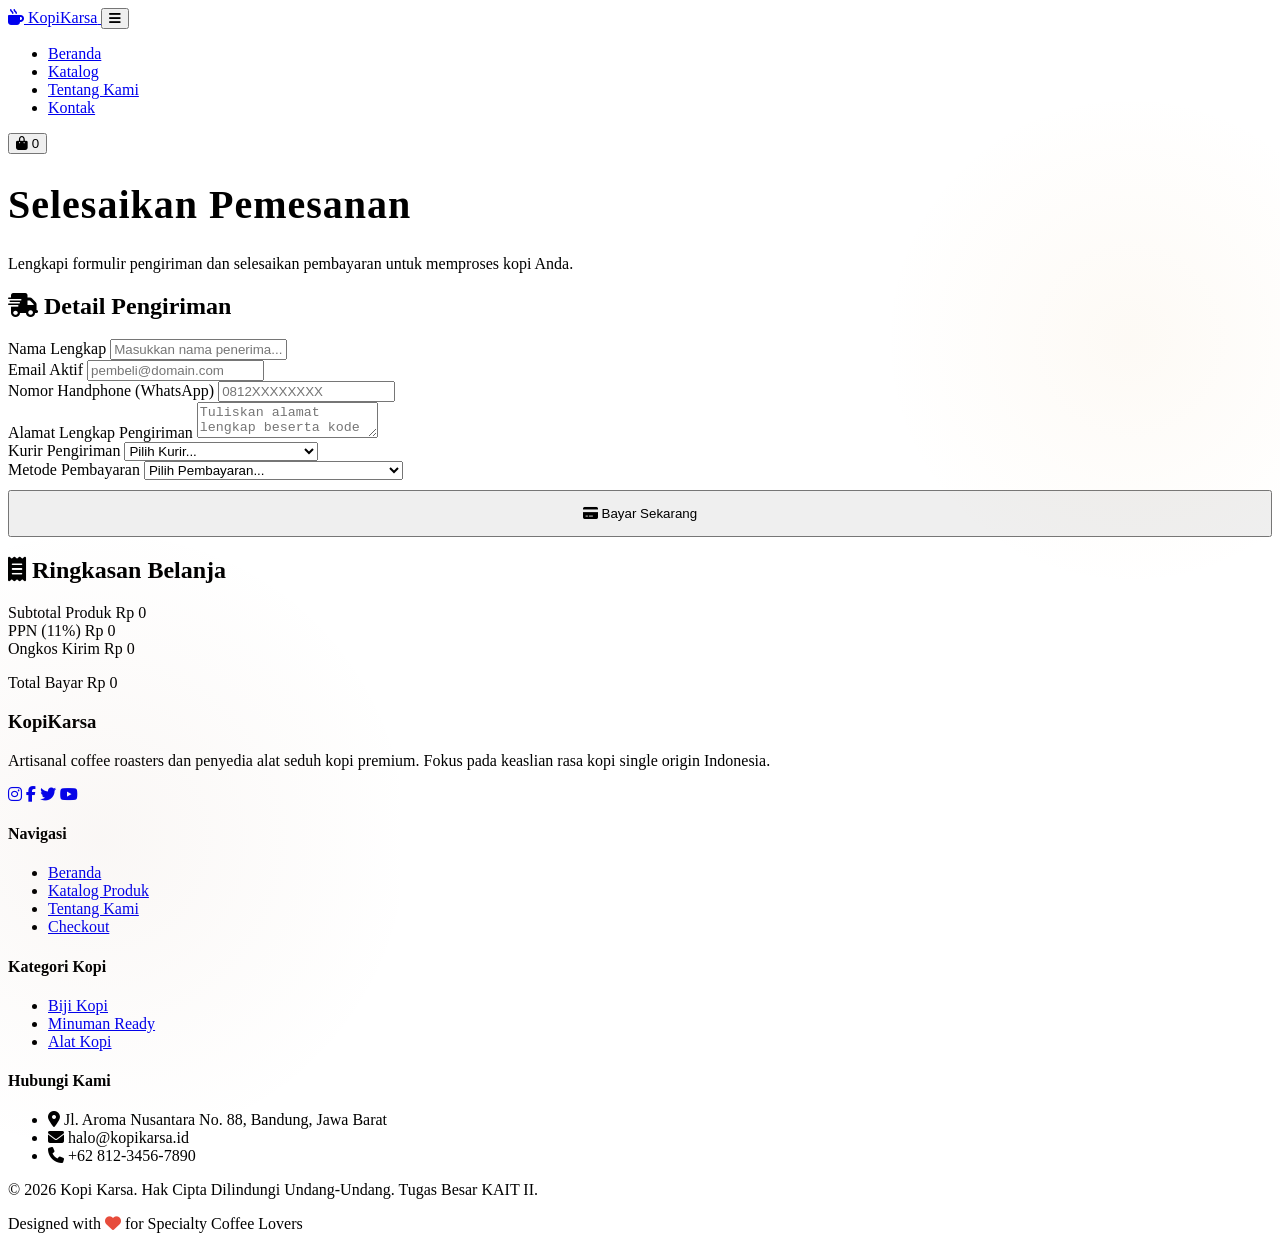
==== checkout.html @ cb3f7cf4 "initial commit" ====
<!DOCTYPE html>
<html lang="id">
<head>
  <meta charset="UTF-8">
  <meta name="viewport" content="width=device-width, initial-scale=1.0">
  <title>Checkout | Kopi Karsa</title>
  
  <!-- Meta Descriptions for SEO -->
  <meta name="description" content="Selesaikan pemesanan biji kopi premium dan alat seduh kopi Anda di halaman checkout aman Kopi Karsa.">
  
  <!-- FontAwesome for Premium Icons -->
  <link rel="stylesheet" href="https://cdnjs.cloudflare.com/ajax/libs/font-awesome/6.4.0/css/all.min.css">
  
  <!-- Custom Style stylesheet -->
  <link rel="stylesheet" href="css/style.css">
</head>
<body>

  <!-- Decorative Background Glowing Spheres -->
  <div style="position: absolute; width: 500px; height: 500px; background: radial-gradient(circle, rgba(223, 168, 87, 0.06) 0%, rgba(0, 0, 0, 0) 70%); top: 10%; right: -100px; pointer-events: none; z-index: 1;"></div>
  <div style="position: absolute; width: 600px; height: 600px; background: radial-gradient(circle, rgba(156, 102, 68, 0.05) 0%, rgba(0,0,0,0) 75%); top: 60%; left: -200px; pointer-events: none; z-index: 1;"></div>

  <!-- Header Navigation -->
  <header>
    <div class="nav-container">
      <a href="index.html" class="nav-logo">
        <i class="fas fa-mug-hot" style="color: var(--color-primary);"></i>
        Kopi<span>Karsa</span>
      </a>
      
      <button class="menu-toggle" id="menu-toggle-btn" aria-label="Toggle Navigation Menu">
        <i class="fas fa-bars"></i>
      </button>

      <nav>
        <ul class="nav-links" id="nav-links-menu">
          <li><a href="index.html">Beranda</a></li>
          <li><a href="katalog.html">Katalog</a></li>
          <li><a href="index.html#tentang-kami">Tentang Kami</a></li>
          <li><a href="#kontak">Kontak</a></li>
        </ul>
      </nav>

      <div class="nav-actions">
        <!-- Badge disabled click during checkout page to avoid clutter -->
        <button id="cart-badge-btn-disabled" class="cart-badge-btn" style="cursor: default;" aria-label="Cart Status">
          <i class="fas fa-shopping-bag"></i>
          <span class="cart-count" id="cart-badge-count">0</span>
        </button>
      </div>
    </div>
  </header>

  <!-- Checkout Grid Container -->
  <main class="checkout-container">
    <div class="checkout-title-bar">
      <h1 style="font-size: 2.5rem; letter-spacing: 1px;">Selesaikan Pemesanan</h1>
      <p style="color: var(--text-muted);">Lengkapi formulir pengiriman dan selesaikan pembayaran untuk memproses kopi Anda.</p>
    </div>

    <div class="checkout-grid">
      
      <!-- Checkout Form Panel (Glassmorphic) -->
      <section class="checkout-form-section">
        <form id="checkout-form" class="form-panel glass-panel">
          <h2 class="checkout-section-title"><i class="fas fa-truck-fast"></i> Detail Pengiriman</h2>
          
          <div class="form-group">
            <label for="checkout-nama">Nama Lengkap</label>
            <input type="text" id="checkout-nama" class="form-input" placeholder="Masukkan nama penerima..." required>
          </div>
          
          <div class="form-row">
            <div class="form-group">
              <label for="checkout-email">Email Aktif</label>
              <input type="email" id="checkout-email" class="form-input" placeholder="pembeli@domain.com" required>
            </div>
            
            <div class="form-group">
              <label for="checkout-phone">Nomor Handphone (WhatsApp)</label>
              <input type="tel" id="checkout-phone" class="form-input" placeholder="0812XXXXXXXX" required>
            </div>
          </div>
          
          <div class="form-group">
            <label for="checkout-address">Alamat Lengkap Pengiriman</label>
            <textarea id="checkout-address" class="form-textarea" placeholder="Tuliskan alamat lengkap beserta kode pos..." required></textarea>
          </div>
          
          <div class="form-row">
            <div class="form-group">
              <label for="checkout-courier">Kurir Pengiriman</label>
              <select id="checkout-courier" class="form-select" required>
                <option value="" disabled selected>Pilih Kurir...</option>
                <option value="JNE">JNE (Regular / Yes)</option>
                <option value="J&T">J&T Express</option>
                <option value="Pos Indonesia">Pos Indonesia</option>
                <option value="GoSend">GoSend (Instan / Same Day)</option>
                <option value="GrabExpress">GrabExpress (Instan)</option>
              </select>
            </div>
            
            <div class="form-group">
              <label for="checkout-payment">Metode Pembayaran</label>
              <select id="checkout-payment" class="form-select" required>
                <option value="" disabled selected>Pilih Pembayaran...</option>
                <option value="QRIS">QRIS (Gopay, OVO, Dana, ShopeePay)</option>
                <option value="Virtual Account">Bank Transfer Virtual Account (Mandiri)</option>
              </select>
            </div>
          </div>
          
          <!-- Submit checkout trigger payment gateway -->
          <button type="submit" class="btn btn-primary" style="width: 100%; padding: 14px; margin-top: 10px;">
            <i class="fas fa-credit-card"></i> Bayar Sekarang
          </button>
        </form>
      </section>

      <!-- Order Summary Column -->
      <aside class="checkout-summary-section">
        <div class="summary-panel glass-panel">
          <h2 class="checkout-section-title" style="margin-bottom: 20px;"><i class="fas fa-receipt"></i> Ringkasan Belanja</h2>
          
          <!-- Product item row grid dynamically populated by checkout.js -->
          <div class="summary-list" id="checkout-summary-list">
            <!-- Items injected by script -->
          </div>
          
          <div class="checkout-divider"></div>
          
          <div class="cart-summary-row">
            <span>Subtotal Produk</span>
            <span id="checkout-subtotal">Rp 0</span>
          </div>
          <div class="cart-summary-row">
            <span>PPN (11%)</span>
            <span id="checkout-ppn">Rp 0</span>
          </div>
          <div class="cart-summary-row">
            <span>Ongkos Kirim</span>
            <span id="checkout-shipping">Rp 0</span>
          </div>
          
          <div class="cart-summary-row grand-total" style="margin-top: 16px;">
            <span>Total Bayar</span>
            <span id="checkout-total">Rp 0</span>
          </div>
        </div>
      </aside>

    </div>
  </main>

  <!-- Payment Simulation Gateway Modal (Glassmorphic) -->
  <div class="payment-modal-overlay" id="payment-modal-overlay">
    <div class="payment-modal glass-panel" id="payment-modal-container">
      <!-- Injected dynamically by checkout.js -->
    </div>
  </div>

  <!-- Contacts and Footer -->
  <footer id="kontak">
    <div class="footer-grid">
      <div class="footer-brand">
        <h3>Kopi<span>Karsa</span></h3>
        <p>Artisanal coffee roasters dan penyedia alat seduh kopi premium. Fokus pada keaslian rasa kopi single origin Indonesia.</p>
        <div class="social-links">
          <a href="#" class="social-icon" aria-label="Instagram"><i class="fab fa-instagram"></i></a>
          <a href="#" class="social-icon" aria-label="Facebook"><i class="fab fa-facebook-f"></i></a>
          <a href="#" class="social-icon" aria-label="Twitter"><i class="fab fa-twitter"></i></a>
          <a href="#" class="social-icon" aria-label="YouTube"><i class="fab fa-youtube"></i></a>
        </div>
      </div>

      <div class="footer-col">
        <h4>Navigasi</h4>
        <ul>
          <li><a href="index.html">Beranda</a></li>
          <li><a href="katalog.html">Katalog Produk</a></li>
          <li><a href="index.html#tentang-kami">Tentang Kami</a></li>
          <li><a href="checkout.html">Checkout</a></li>
        </ul>
      </div>

      <div class="footer-col">
        <h4>Kategori Kopi</h4>
        <ul>
          <li><a href="katalog.html?category=Biji+Kopi">Biji Kopi</a></li>
          <li><a href="katalog.html?category=Minuman+Ready">Minuman Ready</a></li>
          <li><a href="katalog.html?category=Alat+Kopi">Alat Kopi</a></li>
        </ul>
      </div>

      <div class="footer-col">
        <h4>Hubungi Kami</h4>
        <ul class="contact-info-list">
          <li>
            <i class="fas fa-location-dot"></i>
            <span>Jl. Aroma Nusantara No. 88, Bandung, Jawa Barat</span>
          </li>
          <li>
            <i class="fas fa-envelope"></i>
            <span>halo@kopikarsa.id</span>
          </li>
          <li>
            <i class="fas fa-phone"></i>
            <span>+62 812-3456-7890</span>
          </li>
        </ul>
      </div>
    </div>

    <div class="footer-bottom">
      <p>&copy; 2026 Kopi Karsa. Hak Cipta Dilindungi Undang-Undang. Tugas Besar KAIT II.</p>
      <p>Designed with <i class="fas fa-heart" style="color: #e74c3c;"></i> for Specialty Coffee Lovers</p>
    </div>
  </footer>

  <!-- JavaScript scripts -->
  <script src="js/products.js"></script>
  <script src="js/cart.js"></script>
  <script src="js/checkout.js"></script>
</body>
</html>
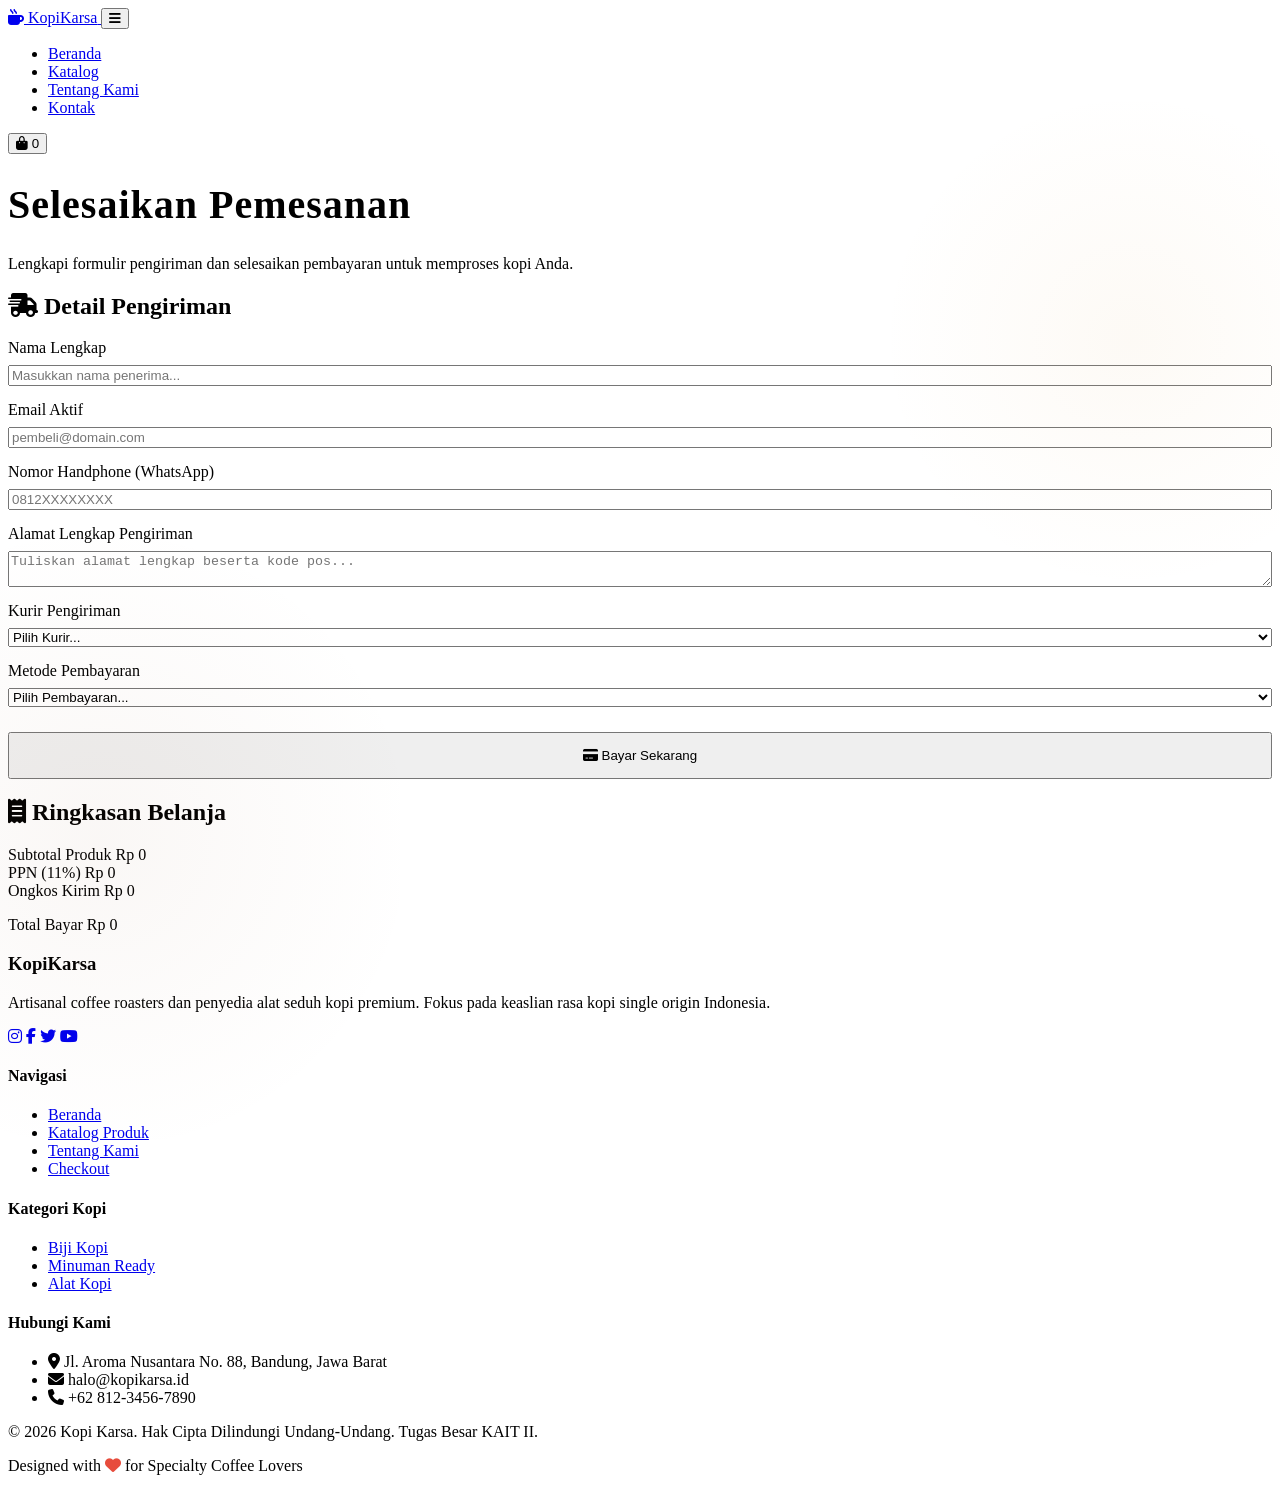
==== commit 24638b70: "Add custom styles for input fields and labels Added custom styles for form elements and labels." ====
--- a/checkout.html
+++ b/checkout.html
@@ -13,6 +13,27 @@
   
   <!-- Custom Style stylesheet -->
   <link rel="stylesheet" href="css/style.css">
+  <style>
+        input[type="text"], 
+        input[type="email"], 
+        input[type="number"], 
+        input[type="tel"],
+        textarea, 
+        select {
+            width: 100% !important;
+            max-width: 100% !important;
+            display: block !important;
+            margin-top: 8px !important;
+            margin-bottom: 15px !important;
+            box-sizing: border-box !important;
+            clear: both !important;
+        }
+        label {
+            display: block !important;
+            margin-top: 10px !important;
+            width: 100% !important;
+        }
+    </style>
 </head>
 <body>
 
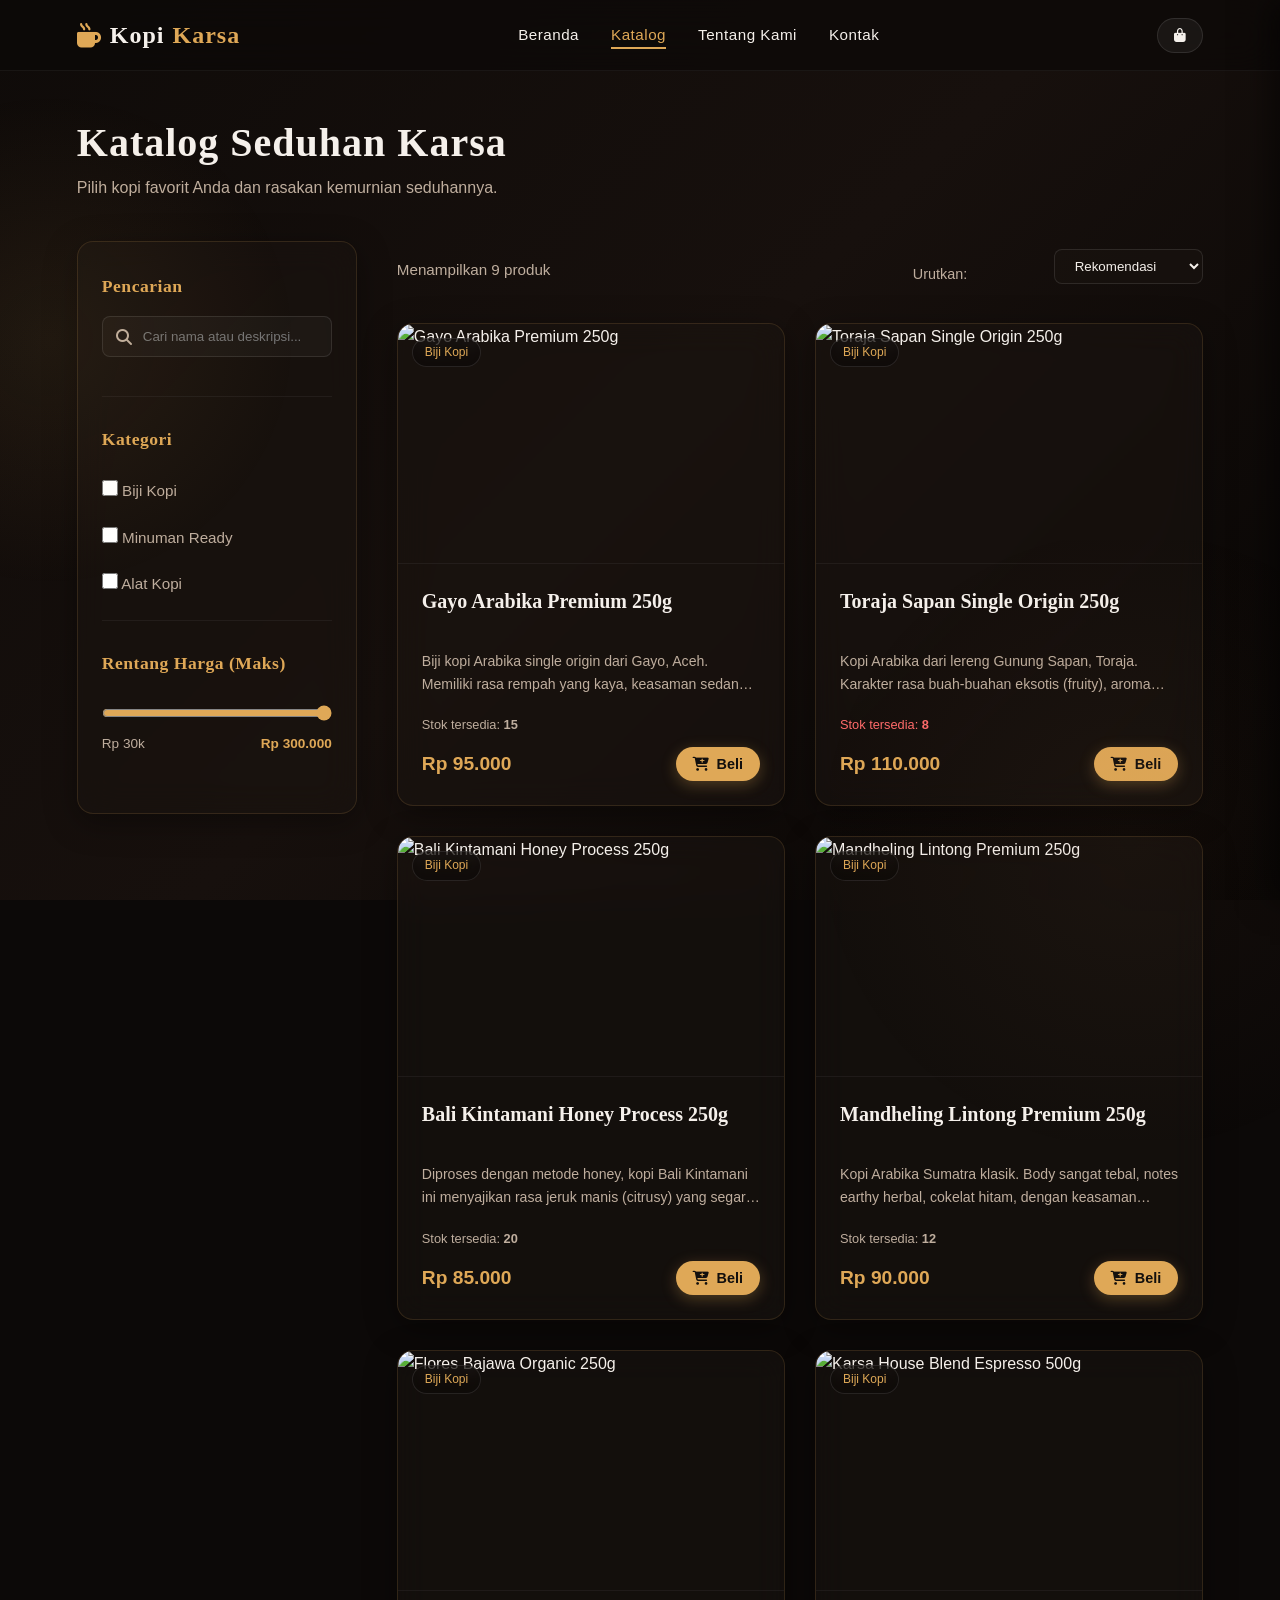
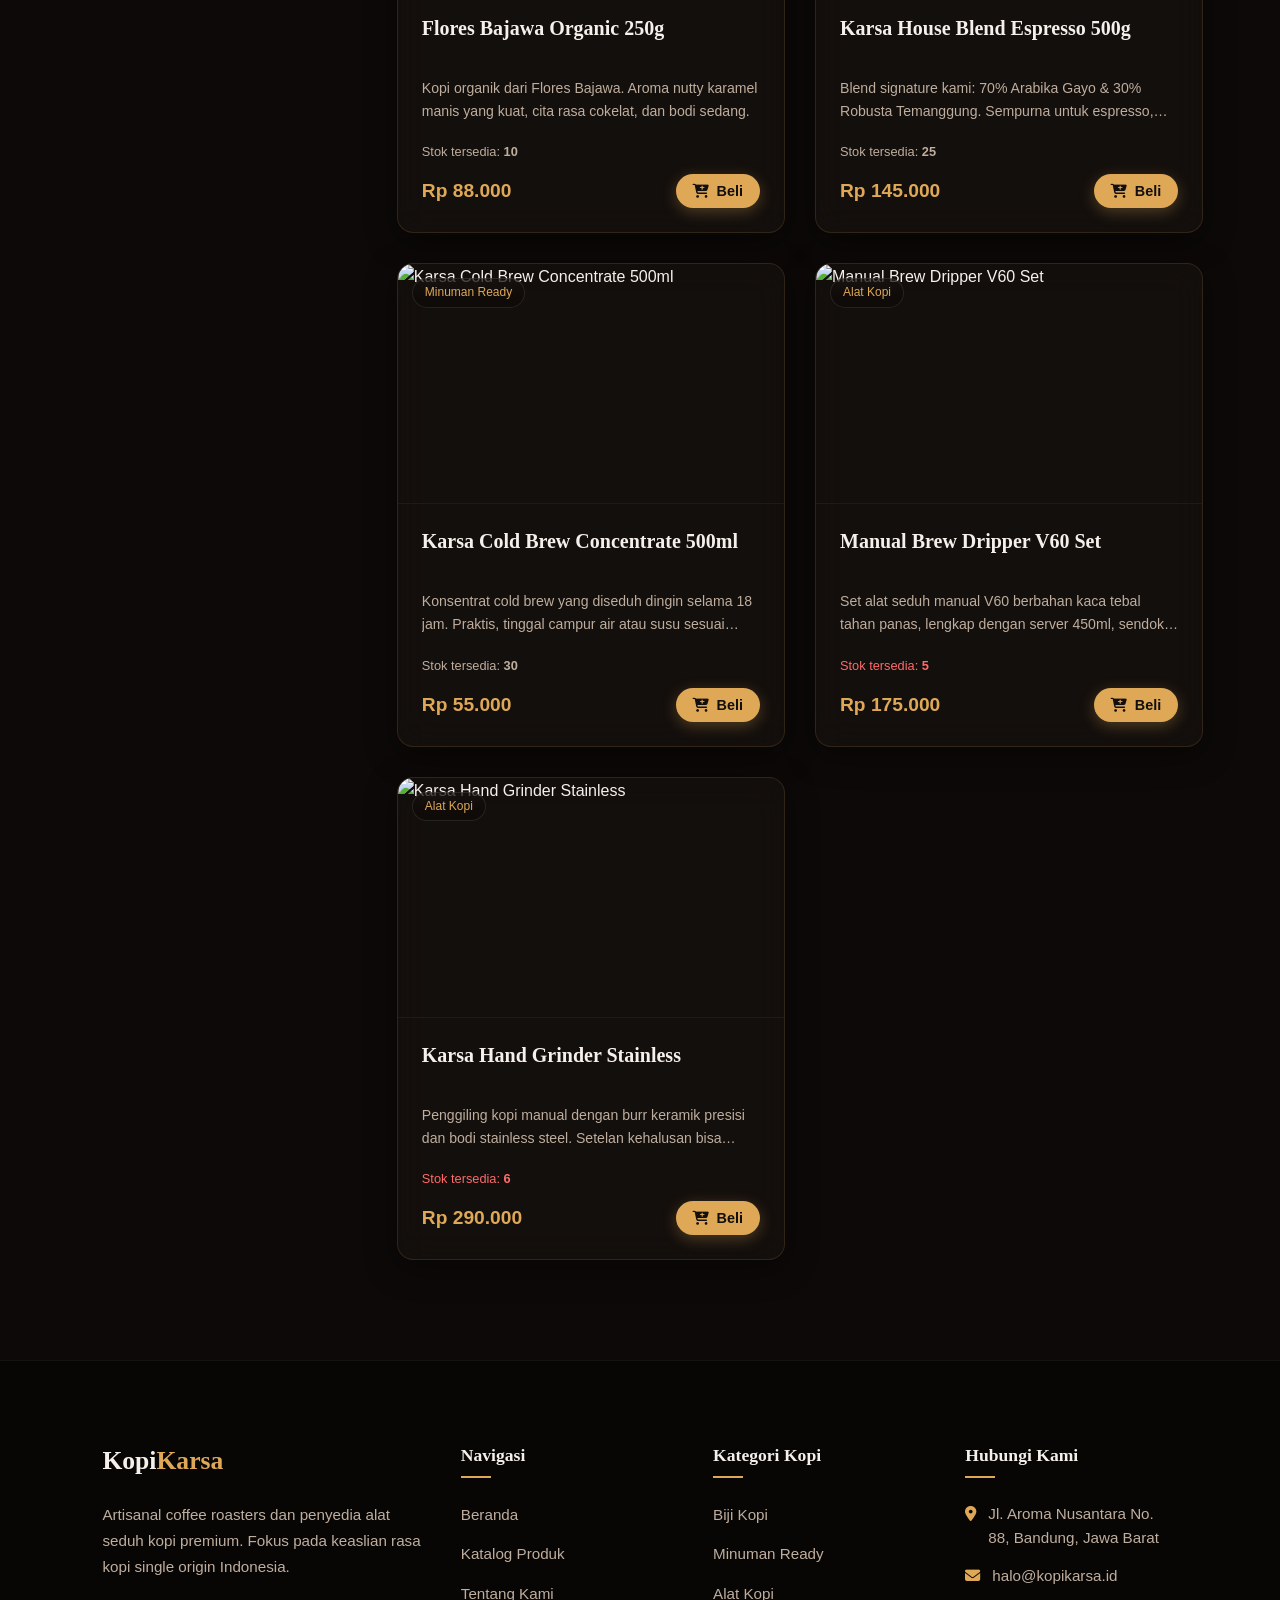
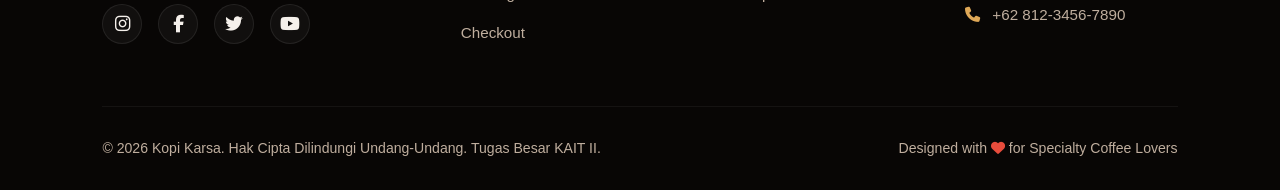
==== commit 053f4d00: "Refactor stylesheet and script links in checkout.html Updated stylesheet and script links to remove " ====
--- a/checkout.html
+++ b/checkout.html
@@ -12,28 +12,7 @@
   <link rel="stylesheet" href="https://cdnjs.cloudflare.com/ajax/libs/font-awesome/6.4.0/css/all.min.css">
   
   <!-- Custom Style stylesheet -->
-  <link rel="stylesheet" href="css/style.css">
-  <style>
-        input[type="text"], 
-        input[type="email"], 
-        input[type="number"], 
-        input[type="tel"],
-        textarea, 
-        select {
-            width: 100% !important;
-            max-width: 100% !important;
-            display: block !important;
-            margin-top: 8px !important;
-            margin-bottom: 15px !important;
-            box-sizing: border-box !important;
-            clear: both !important;
-        }
-        label {
-            display: block !important;
-            margin-top: 10px !important;
-            width: 100% !important;
-        }
-    </style>
+  <link rel="stylesheet" href="style.css">
 </head>
 <body>
 
@@ -239,8 +218,8 @@
   </footer>
 
   <!-- JavaScript scripts -->
-  <script src="js/products.js"></script>
-  <script src="js/cart.js"></script>
-  <script src="js/checkout.js"></script>
+  <script src="products.js"></script>
+  <script src="cart.js"></script>
+  <script src="checkout.js"></script>
 </body>
 </html>
--- a/style.css
+++ b/style.css
@@ -0,0 +1,1560 @@
+/* Import Google Fonts */
+@import url('https://fonts.googleapis.com/css2?family=Outfit:wght@300;400;500;600;700&family=Playfair+Display:ital,wght@0,400;0,600;0,700;1,400&display=swap');
+
+/* Color Variables & Theme Tokens */
+:root {
+  --bg-main: #0c0908;
+  --bg-gradient: linear-gradient(135deg, #0f0b09 0%, #17100d 50%, #080605 100%);
+  --glass-bg: rgba(26, 20, 17, 0.55);
+  --glass-bg-hover: rgba(38, 30, 26, 0.7);
+  --glass-border: rgba(223, 168, 87, 0.15);
+  --glass-border-focus: rgba(223, 168, 87, 0.4);
+  --color-primary: #dfa857; /* Amber Gold */
+  --color-primary-hover: #f5c278;
+  --color-accent: #9c6644; /* Warm Brown */
+  --text-main: #f5f0eb; /* Off-white */
+  --text-muted: #bfae9e; /* Soft Taupe */
+  --text-dark: #120f0d;
+  --font-sans: 'Outfit', sans-serif;
+  --font-serif: 'Playfair Display', serif;
+  --shadow-glow: 0 0 20px rgba(223, 168, 87, 0.15);
+  --shadow-glow-hover: 0 0 30px rgba(223, 168, 87, 0.3);
+  --transition-smooth: all 0.35s cubic-bezier(0.25, 0.8, 0.25, 1);
+  --border-radius-sm: 8px;
+  --border-radius-md: 16px;
+  --border-radius-lg: 24px;
+}
+
+/* Base Reset */
+* {
+  box-sizing: border-box;
+  margin: 0;
+  padding: 0;
+}
+
+html {
+  scroll-behavior: smooth;
+}
+
+body {
+  font-family: var(--font-sans);
+  background: var(--bg-main);
+  background-image: var(--bg-gradient);
+  background-attachment: fixed;
+  color: var(--text-main);
+  line-height: 1.6;
+  min-height: 100vh;
+  overflow-x: hidden;
+}
+
+h1, h2, h3, h4, .font-serif {
+  font-family: var(--font-serif);
+}
+
+a {
+  color: inherit;
+  text-decoration: none;
+  transition: var(--transition-smooth);
+}
+
+button, input, select, textarea {
+  font-family: inherit;
+  color: inherit;
+}
+
+/* Global Glassmorphism Class Utilities */
+.glass-panel {
+  background: var(--glass-bg);
+  backdrop-filter: blur(16px) saturate(120%);
+  -webkit-backdrop-filter: blur(16px) saturate(120%);
+  border: 1px solid var(--glass-border);
+  border-radius: var(--border-radius-md);
+  box-shadow: 0 8px 32px 0 rgba(0, 0, 0, 0.37);
+  transition: var(--transition-smooth);
+}
+
+.glass-panel-hover:hover {
+  background: var(--glass-bg-hover);
+  border-color: var(--glass-border-focus);
+  box-shadow: var(--shadow-glow-hover);
+  transform: translateY(-4px);
+}
+
+.glass-card {
+  background: rgba(255, 255, 255, 0.03);
+  backdrop-filter: blur(12px);
+  -webkit-backdrop-filter: blur(12px);
+  border: 1px solid rgba(255, 255, 255, 0.07);
+  border-radius: var(--border-radius-md);
+  box-shadow: 0 4px 20px rgba(0, 0, 0, 0.2);
+  transition: var(--transition-smooth);
+}
+
+/* Premium Buttons */
+.btn {
+  display: inline-flex;
+  align-items: center;
+  justify-content: center;
+  gap: 8px;
+  padding: 12px 28px;
+  border-radius: 50px;
+  font-weight: 500;
+  cursor: pointer;
+  transition: var(--transition-smooth);
+  border: 1px solid transparent;
+}
+
+.btn-primary {
+  background: var(--color-primary);
+  color: var(--text-dark);
+  font-weight: 600;
+  box-shadow: 0 4px 15px rgba(223, 168, 87, 0.3);
+}
+
+.btn-primary:hover {
+  background: var(--color-primary-hover);
+  box-shadow: var(--shadow-glow-hover);
+  transform: scale(1.02);
+}
+
+.btn-outline {
+  background: transparent;
+  border: 1px solid var(--color-primary);
+  color: var(--color-primary);
+}
+
+.btn-outline:hover {
+  background: rgba(223, 168, 87, 0.1);
+  color: var(--text-main);
+  border-color: var(--text-main);
+  box-shadow: var(--shadow-glow);
+}
+
+.btn-glass {
+  background: rgba(255, 255, 255, 0.05);
+  border: 1px solid rgba(255, 255, 255, 0.1);
+  backdrop-filter: blur(8px);
+}
+
+.btn-glass:hover {
+  background: rgba(255, 255, 255, 0.12);
+  border-color: var(--color-primary);
+  box-shadow: var(--shadow-glow);
+}
+
+/* Header & Navigation Bar */
+header {
+  position: sticky;
+  top: 0;
+  z-index: 100;
+  width: 100%;
+}
+
+.nav-container {
+  display: flex;
+  justify-content: space-between;
+  align-items: center;
+  padding: 16px 6%;
+  background: rgba(12, 9, 8, 0.7);
+  backdrop-filter: blur(20px);
+  -webkit-backdrop-filter: blur(20px);
+  border-bottom: 1px solid rgba(255, 255, 255, 0.05);
+  transition: var(--transition-smooth);
+}
+
+.nav-logo {
+  font-family: var(--font-serif);
+  font-size: 1.5rem;
+  font-weight: 700;
+  display: flex;
+  align-items: center;
+  gap: 8px;
+  letter-spacing: 1px;
+}
+
+.nav-logo span {
+  color: var(--color-primary);
+}
+
+.nav-links {
+  display: flex;
+  list-style: none;
+  gap: 32px;
+}
+
+.nav-links a {
+  font-weight: 400;
+  font-size: 0.95rem;
+  letter-spacing: 0.5px;
+  position: relative;
+  padding: 6px 0;
+}
+
+.nav-links a::after {
+  content: '';
+  position: absolute;
+  bottom: 0;
+  left: 0;
+  width: 0;
+  height: 2px;
+  background-color: var(--color-primary);
+  transition: var(--transition-smooth);
+}
+
+.nav-links a:hover::after,
+.nav-links a.active::after {
+  width: 100%;
+}
+
+.nav-links a:hover,
+.nav-links a.active {
+  color: var(--color-primary);
+}
+
+.nav-actions {
+  display: flex;
+  align-items: center;
+  gap: 16px;
+}
+
+/* Shopping Cart Badge Button */
+.cart-badge-btn {
+  background: rgba(255, 255, 255, 0.05);
+  border: 1px solid rgba(255, 255, 255, 0.1);
+  padding: 10px 16px;
+  border-radius: 50px;
+  cursor: pointer;
+  position: relative;
+  display: flex;
+  align-items: center;
+  gap: 8px;
+  font-weight: 500;
+  transition: var(--transition-smooth);
+}
+
+.cart-badge-btn:hover {
+  background: rgba(223, 168, 87, 0.1);
+  border-color: var(--color-primary);
+  box-shadow: var(--shadow-glow);
+}
+
+.cart-count {
+  background: var(--color-primary);
+  color: var(--text-dark);
+  font-size: 0.75rem;
+  font-weight: 700;
+  padding: 2px 7px;
+  border-radius: 20px;
+  min-width: 18px;
+  text-align: center;
+}
+
+/* Mobile Menu Toggle */
+.menu-toggle {
+  display: none;
+  background: none;
+  border: none;
+  cursor: pointer;
+  color: var(--text-main);
+  font-size: 1.5rem;
+}
+
+/* Hero Section */
+.hero {
+  position: relative;
+  min-height: 80vh;
+  display: flex;
+  align-items: center;
+  justify-content: center;
+  padding: 0 20%;
+  background-image: linear-gradient(rgba(12, 9, 8, 0.75), rgba(12, 9, 8, 0.5)), url('../assets/images/coffee_hero.png');
+  background-size: cover;
+  background-position: center;
+  border-bottom: 1px solid rgba(255, 255, 255, 0.05);
+}
+
+.hero-glow {
+  position: absolute;
+  width: 500px;
+  height: 500px;
+  background: radial-gradient(circle, rgba(223, 168, 87, 0.12) 0%, rgba(0, 0, 0, 0) 70%);
+  top: 10%;
+  left: -100px;
+  pointer-events: none;
+}
+
+.hero-content {
+  max-width: 650px;
+  z-index: 2;
+}
+
+.hero-badge {
+  display: inline-block;
+  background: rgba(223, 168, 87, 0.1);
+  border: 1px solid var(--color-primary);
+  color: var(--color-primary);
+  padding: 6px 16px;
+  border-radius: 50px;
+  font-size: 0.85rem;
+  font-weight: 500;
+  margin-bottom: 24px;
+  text-transform: uppercase;
+  letter-spacing: 1px;
+}
+
+.hero-content h1 {
+  font-size: 3.8rem;
+  line-height: 1.15;
+  margin-bottom: 20px;
+  font-weight: 700;
+}
+
+.hero-content h1 span {
+  color: var(--color-primary);
+  background: linear-gradient(to right, #dfa857, #f5c278);
+  -webkit-background-clip: text;
+  -webkit-text-fill-color: transparent;
+}
+
+.hero-content p {
+  font-size: 1.1rem;
+  color: var(--text-muted);
+  margin-bottom: 36px;
+  max-width: 550px;
+}
+
+.hero-actions {
+  display: flex;
+  gap: 16px;
+}
+
+/* Feature Highlights Grid */
+.features-section {
+  padding: 80px 8%;
+  position: relative;
+}
+
+.section-header {
+  text-align: center;
+  margin-bottom: 60px;
+  position: relative;
+}
+
+.section-header h2 {
+  font-size: 2.5rem;
+  margin-bottom: 12px;
+}
+
+.section-header p {
+  color: var(--text-muted);
+  max-width: 600px;
+  margin: 0 auto;
+}
+
+.section-divider {
+  width: 60px;
+  height: 3px;
+  background: var(--color-primary);
+  margin: 20px auto 0;
+  border-radius: 2px;
+}
+
+.features-grid {
+  display: grid;
+  grid-template-columns: repeat(auto-fit, minmax(300px, 1fr));
+  gap: 32px;
+}
+
+.feature-card {
+  padding: 40px 30px;
+  text-align: center;
+}
+
+.feature-icon {
+  width: 70px;
+  height: 70px;
+  background: rgba(223, 168, 87, 0.1);
+  border: 1px solid rgba(223, 168, 87, 0.2);
+  border-radius: 50%;
+  display: flex;
+  align-items: center;
+  justify-content: center;
+  margin: 0 auto 24px;
+  color: var(--color-primary);
+  font-size: 2rem;
+  transition: var(--transition-smooth);
+}
+
+.feature-card:hover .feature-icon {
+  background: var(--color-primary);
+  color: var(--text-dark);
+  transform: rotateY(180deg);
+  box-shadow: var(--shadow-glow);
+}
+
+.feature-card h3 {
+  font-size: 1.35rem;
+  margin-bottom: 16px;
+}
+
+.feature-card p {
+  color: var(--text-muted);
+  font-size: 0.95rem;
+}
+
+/* Featured Products on Home Page */
+.featured-section {
+  padding: 60px 8% 100px;
+  background: rgba(0, 0, 0, 0.2);
+}
+
+.featured-actions {
+  text-align: center;
+  margin-top: 50px;
+}
+
+/* Product Catalog Filter & Search Section */
+.catalog-page-container {
+  padding: 40px 6% 100px;
+}
+
+.catalog-layout {
+  display: grid;
+  grid-template-columns: 280px 1fr;
+  gap: 40px;
+  margin-top: 40px;
+  align-items: start;
+}
+
+/* Glass Filter Sidebar */
+.filter-sidebar {
+  padding: 30px 24px;
+  position: sticky;
+  top: 100px;
+}
+
+.filter-group {
+  margin-bottom: 28px;
+  border-bottom: 1px solid rgba(255, 255, 255, 0.05);
+  padding-bottom: 24px;
+}
+
+.filter-group:last-child {
+  border-bottom: none;
+  padding-bottom: 0;
+}
+
+.filter-group h3 {
+  font-size: 1.1rem;
+  margin-bottom: 16px;
+  color: var(--color-primary);
+  font-weight: 600;
+  letter-spacing: 0.5px;
+}
+
+.search-wrapper {
+  position: relative;
+}
+
+.search-input {
+  width: 100%;
+  padding: 12px 16px 12px 40px;
+  background: rgba(255, 255, 255, 0.03);
+  border: 1px solid rgba(255, 255, 255, 0.1);
+  border-radius: var(--border-radius-sm);
+  color: var(--text-main);
+  outline: none;
+  transition: var(--transition-smooth);
+}
+
+.search-input:focus {
+  border-color: var(--color-primary);
+  background: rgba(255, 255, 255, 0.08);
+  box-shadow: 0 0 10px rgba(223, 168, 87, 0.1);
+}
+
+.search-icon {
+  position: absolute;
+  left: 14px;
+  top: 50%;
+  transform: translateY(-50%);
+  color: var(--text-muted);
+}
+
+.category-list {
+  display: flex;
+  flex-direction: column;
+  gap: 12px;
+}
+
+.category-checkbox {
+  display: flex;
+  align-items: center;
+  gap: 10px;
+  cursor: pointer;
+  font-size: 0.95rem;
+  color: var(--text-muted);
+  transition: var(--transition-smooth);
+}
+
+.category-checkbox:hover {
+  color: var(--text-main);
+}
+
+.category-checkbox input[type="checkbox"] {
+  accent-color: var(--color-primary);
+  width: 16px;
+  height: 16px;
+  cursor: pointer;
+}
+
+.price-range-wrapper {
+  padding-top: 10px;
+}
+
+.price-slider {
+  width: 100%;
+  accent-color: var(--color-primary);
+  margin-bottom: 12px;
+}
+
+.price-labels {
+  display: flex;
+  justify-content: space-between;
+  font-size: 0.85rem;
+  color: var(--text-muted);
+}
+
+/* Product Catalog Grid */
+.catalog-content h2 {
+  font-size: 2rem;
+  margin-bottom: 6px;
+}
+
+.catalog-info {
+  display: flex;
+  justify-content: space-between;
+  align-items: center;
+  margin-bottom: 24px;
+  color: var(--text-muted);
+  font-size: 0.95rem;
+}
+
+.sort-select {
+  padding: 8px 16px;
+  background: var(--glass-bg);
+  border: 1px solid rgba(255, 255, 255, 0.1);
+  border-radius: var(--border-radius-sm);
+  color: var(--text-main);
+  outline: none;
+  cursor: pointer;
+  transition: var(--transition-smooth);
+}
+
+.sort-select:focus {
+  border-color: var(--color-primary);
+}
+
+.product-grid {
+  display: grid;
+  grid-template-columns: repeat(auto-fill, minmax(280px, 1fr));
+  gap: 30px;
+}
+
+/* Glass Product Card */
+.product-card {
+  display: flex;
+  flex-direction: column;
+  height: 100%;
+  overflow: hidden;
+  position: relative;
+}
+
+.product-image-wrapper {
+  position: relative;
+  width: 100%;
+  height: 240px;
+  overflow: hidden;
+  border-bottom: 1px solid rgba(255, 255, 255, 0.05);
+}
+
+.product-card img {
+  width: 100%;
+  height: 100%;
+  object-fit: cover;
+  transition: transform 0.6s cubic-bezier(0.25, 1, 0.5, 1);
+}
+
+.product-card:hover img {
+  transform: scale(1.08);
+}
+
+.product-category-tag {
+  position: absolute;
+  top: 14px;
+  left: 14px;
+  background: rgba(12, 9, 8, 0.6);
+  backdrop-filter: blur(8px);
+  -webkit-backdrop-filter: blur(8px);
+  border: 1px solid rgba(255, 255, 255, 0.1);
+  padding: 4px 12px;
+  border-radius: 20px;
+  font-size: 0.75rem;
+  font-weight: 500;
+  color: var(--color-primary);
+}
+
+.product-info {
+  padding: 24px;
+  display: flex;
+  flex-direction: column;
+  flex-grow: 1;
+}
+
+.product-title {
+  font-size: 1.25rem;
+  margin-bottom: 10px;
+  font-weight: 600;
+  line-height: 1.3;
+  min-height: 3.25rem;
+  display: -webkit-box;
+  -webkit-line-clamp: 2;
+  -webkit-box-orient: vertical;
+  overflow: hidden;
+}
+
+.product-desc {
+  font-size: 0.88rem;
+  color: var(--text-muted);
+  margin-bottom: 20px;
+  flex-grow: 1;
+  display: -webkit-box;
+  -webkit-line-clamp: 2;
+  -webkit-box-orient: vertical;
+  overflow: hidden;
+}
+
+.product-footer {
+  display: flex;
+  justify-content: space-between;
+  align-items: center;
+  margin-top: auto;
+}
+
+.product-price {
+  font-family: var(--font-sans);
+  font-weight: 700;
+  font-size: 1.2rem;
+  color: var(--color-primary);
+}
+
+.product-stock {
+  font-size: 0.8rem;
+  color: var(--text-muted);
+  margin-bottom: 12px;
+}
+
+.product-stock.low-stock {
+  color: #ff6b6b;
+  font-weight: 500;
+}
+
+.btn-add-cart {
+  padding: 8px 16px;
+  font-size: 0.9rem;
+}
+
+/* Detail Modal Overlay */
+.modal-overlay {
+  position: fixed;
+  top: 0;
+  left: 0;
+  right: 0;
+  bottom: 0;
+  background: rgba(0, 0, 0, 0.8);
+  backdrop-filter: blur(12px);
+  -webkit-backdrop-filter: blur(12px);
+  z-index: 200;
+  display: flex;
+  align-items: center;
+  justify-content: center;
+  opacity: 0;
+  pointer-events: none;
+  transition: opacity 0.35s ease;
+  padding: 20px;
+}
+
+.modal-overlay.active {
+  opacity: 1;
+  pointer-events: auto;
+}
+
+.modal-container {
+  max-width: 850px;
+  width: 100%;
+  max-height: 90vh;
+  overflow-y: auto;
+  position: relative;
+  transform: scale(0.9);
+  transition: transform 0.35s cubic-bezier(0.25, 1, 0.5, 1);
+  padding: 40px;
+}
+
+.modal-overlay.active .modal-container {
+  transform: scale(1);
+}
+
+.modal-close {
+  position: absolute;
+  top: 20px;
+  right: 20px;
+  background: rgba(255, 255, 255, 0.05);
+  border: 1px solid rgba(255, 255, 255, 0.1);
+  width: 40px;
+  height: 40px;
+  border-radius: 50%;
+  display: flex;
+  align-items: center;
+  justify-content: center;
+  cursor: pointer;
+  transition: var(--transition-smooth);
+}
+
+.modal-close:hover {
+  background: var(--color-primary);
+  color: var(--text-dark);
+  transform: rotate(90deg);
+}
+
+.modal-content-grid {
+  display: grid;
+  grid-template-columns: 1fr 1.2fr;
+  gap: 40px;
+}
+
+.modal-img-wrapper {
+  width: 100%;
+  height: 380px;
+  border-radius: var(--border-radius-md);
+  overflow: hidden;
+  border: 1px solid rgba(255, 255, 255, 0.1);
+}
+
+.modal-img-wrapper img {
+  width: 100%;
+  height: 100%;
+  object-fit: cover;
+}
+
+.modal-details {
+  display: flex;
+  flex-direction: column;
+}
+
+.modal-category {
+  color: var(--color-primary);
+  text-transform: uppercase;
+  font-size: 0.85rem;
+  letter-spacing: 1.5px;
+  margin-bottom: 8px;
+  font-weight: 600;
+}
+
+.modal-title {
+  font-size: 2.2rem;
+  line-height: 1.2;
+  margin-bottom: 16px;
+}
+
+.modal-price {
+  font-size: 1.6rem;
+  font-weight: 700;
+  color: var(--color-primary);
+  margin-bottom: 20px;
+}
+
+.modal-desc {
+  color: var(--text-muted);
+  margin-bottom: 28px;
+  font-size: 0.95rem;
+  line-height: 1.7;
+}
+
+.modal-action-wrapper {
+  margin-top: auto;
+  border-top: 1px solid rgba(255, 255, 255, 0.08);
+  padding-top: 24px;
+}
+
+.qty-control {
+  display: flex;
+  align-items: center;
+  gap: 12px;
+  margin-bottom: 24px;
+}
+
+.qty-label {
+  font-size: 0.95rem;
+  color: var(--text-muted);
+  font-weight: 500;
+}
+
+.qty-btn-group {
+  display: flex;
+  align-items: center;
+  background: rgba(255, 255, 255, 0.04);
+  border: 1px solid rgba(255, 255, 255, 0.1);
+  border-radius: 50px;
+  padding: 4px;
+}
+
+.qty-btn {
+  width: 32px;
+  height: 32px;
+  border-radius: 50%;
+  background: transparent;
+  border: none;
+  cursor: pointer;
+  display: flex;
+  align-items: center;
+  justify-content: center;
+  font-size: 1.1rem;
+  transition: var(--transition-smooth);
+}
+
+.qty-btn:hover {
+  background: rgba(255, 255, 255, 0.1);
+  color: var(--color-primary);
+}
+
+.qty-input {
+  width: 40px;
+  text-align: center;
+  border: none;
+  background: transparent;
+  font-weight: 600;
+  font-size: 1rem;
+  outline: none;
+}
+
+/* Remove default spin buttons */
+.qty-input::-webkit-outer-spin-button,
+.qty-input::-webkit-inner-spin-button {
+  -webkit-appearance: none;
+  margin: 0;
+}
+
+/* Cart Drawer Slide-Over */
+.cart-drawer-overlay {
+  position: fixed;
+  top: 0;
+  left: 0;
+  right: 0;
+  bottom: 0;
+  background: rgba(0, 0, 0, 0.6);
+  backdrop-filter: blur(6px);
+  -webkit-backdrop-filter: blur(6px);
+  z-index: 150;
+  opacity: 0;
+  pointer-events: none;
+  transition: opacity 0.35s ease;
+}
+
+.cart-drawer-overlay.active {
+  opacity: 1;
+  pointer-events: auto;
+}
+
+.cart-drawer {
+  position: fixed;
+  top: 0;
+  right: -450px;
+  width: 100%;
+  max-width: 450px;
+  height: 100vh;
+  background: rgba(18, 14, 12, 0.92);
+  backdrop-filter: blur(25px);
+  -webkit-backdrop-filter: blur(25px);
+  border-left: 1px solid rgba(255, 255, 255, 0.08);
+  z-index: 160;
+  box-shadow: -10px 0 30px rgba(0,0,0,0.5);
+  display: flex;
+  flex-direction: column;
+  transition: right 0.4s cubic-bezier(0.25, 1, 0.5, 1);
+}
+
+.cart-drawer.active {
+  right: 0;
+}
+
+.cart-header {
+  padding: 24px;
+  border-bottom: 1px solid rgba(255, 255, 255, 0.08);
+  display: flex;
+  justify-content: space-between;
+  align-items: center;
+}
+
+.cart-header h2 {
+  font-size: 1.5rem;
+  display: flex;
+  align-items: center;
+  gap: 10px;
+}
+
+.cart-drawer-close {
+  background: none;
+  border: none;
+  cursor: pointer;
+  font-size: 1.4rem;
+  color: var(--text-muted);
+  transition: var(--transition-smooth);
+}
+
+.cart-drawer-close:hover {
+  color: var(--color-primary);
+}
+
+.cart-items-list {
+  flex-grow: 1;
+  overflow-y: auto;
+  padding: 24px;
+  display: flex;
+  flex-direction: column;
+  gap: 20px;
+}
+
+.cart-empty-message {
+  text-align: center;
+  padding: 40px 0;
+  color: var(--text-muted);
+}
+
+.cart-empty-message i {
+  font-size: 3rem;
+  margin-bottom: 16px;
+  color: rgba(223, 168, 87, 0.3);
+}
+
+/* Cart Item Row Card */
+.cart-item {
+  display: flex;
+  gap: 16px;
+  padding-bottom: 20px;
+  border-bottom: 1px solid rgba(255, 255, 255, 0.05);
+}
+
+.cart-item:last-child {
+  border-bottom: none;
+  padding-bottom: 0;
+}
+
+.cart-item-img {
+  width: 80px;
+  height: 80px;
+  border-radius: var(--border-radius-sm);
+  overflow: hidden;
+  flex-shrink: 0;
+  border: 1px solid rgba(255, 255, 255, 0.1);
+}
+
+.cart-item-img img {
+  width: 100%;
+  height: 100%;
+  object-fit: cover;
+}
+
+.cart-item-details {
+  flex-grow: 1;
+  display: flex;
+  flex-direction: column;
+}
+
+.cart-item-name {
+  font-size: 0.95rem;
+  font-weight: 600;
+  margin-bottom: 4px;
+}
+
+.cart-item-price {
+  color: var(--color-primary);
+  font-weight: 500;
+  font-size: 0.9rem;
+  margin-bottom: 8px;
+}
+
+.cart-item-footer {
+  display: flex;
+  justify-content: space-between;
+  align-items: center;
+}
+
+.cart-item-qty-btn-group {
+  display: flex;
+  align-items: center;
+  background: rgba(255, 255, 255, 0.04);
+  border: 1px solid rgba(255, 255, 255, 0.08);
+  border-radius: 50px;
+  padding: 2px;
+}
+
+.cart-item-qty-btn {
+  width: 24px;
+  height: 24px;
+  border-radius: 50%;
+  background: transparent;
+  border: none;
+  cursor: pointer;
+  display: flex;
+  align-items: center;
+  justify-content: center;
+  font-size: 0.85rem;
+}
+
+.cart-item-qty-btn:hover {
+  background: rgba(255, 255, 255, 0.1);
+  color: var(--color-primary);
+}
+
+.cart-item-qty-input {
+  width: 30px;
+  text-align: center;
+  border: none;
+  background: transparent;
+  font-weight: 600;
+  font-size: 0.9rem;
+}
+
+.cart-item-remove {
+  background: none;
+  border: none;
+  color: rgba(255, 107, 107, 0.6);
+  cursor: pointer;
+  font-size: 1rem;
+  transition: var(--transition-smooth);
+}
+
+.cart-item-remove:hover {
+  color: #ff6b6b;
+  transform: scale(1.1);
+}
+
+.cart-footer {
+  padding: 24px;
+  border-top: 1px solid rgba(255, 255, 255, 0.08);
+  background: rgba(12, 9, 8, 0.5);
+}
+
+.cart-summary-row {
+  display: flex;
+  justify-content: space-between;
+  margin-bottom: 12px;
+  font-size: 0.95rem;
+  color: var(--text-muted);
+}
+
+.cart-summary-row.grand-total {
+  font-size: 1.25rem;
+  color: var(--text-main);
+  font-weight: 700;
+  border-top: 1px solid rgba(255, 255, 255, 0.08);
+  padding-top: 16px;
+  margin-top: 8px;
+}
+
+.cart-summary-row.grand-total span:last-child {
+  color: var(--color-primary);
+}
+
+.btn-checkout {
+  width: 100%;
+  margin-top: 16px;
+  padding: 14px;
+}
+
+/* Checkout Page Grid Layout */
+.checkout-container {
+  padding: 40px 6% 100px;
+}
+
+.checkout-grid {
+  display: grid;
+  grid-template-columns: 1.3fr 1fr;
+  gap: 40px;
+  margin-top: 30px;
+  align-items: start;
+}
+
+.checkout-title-bar {
+  margin-bottom: 20px;
+}
+
+.checkout-section-title {
+  font-size: 1.6rem;
+  margin-bottom: 24px;
+  border-bottom: 1px solid rgba(255, 255, 255, 0.05);
+  padding-bottom: 12px;
+  color: var(--color-primary);
+}
+
+/* Form Styling */
+.form-panel {
+  padding: 36px;
+}
+
+.form-row {
+  display: grid;
+  grid-template-columns: 1fr 1fr;
+  gap: 20px;
+  margin-bottom: 20px;
+}
+
+.form-group {
+  margin-bottom: 20px;
+}
+
+.form-group label {
+  display: block;
+  font-size: 0.9rem;
+  font-weight: 500;
+  margin-bottom: 8px;
+  color: var(--text-muted);
+}
+
+.form-input, .form-select, .form-textarea {
+  width: 100%;
+  padding: 12px 16px;
+  background: rgba(255, 255, 255, 0.02);
+  border: 1px solid rgba(255, 255, 255, 0.08);
+  border-radius: var(--border-radius-sm);
+  color: var(--text-main);
+  outline: none;
+  transition: var(--transition-smooth);
+}
+
+.form-textarea {
+  height: 100px;
+  resize: vertical;
+}
+
+.form-input:focus, .form-select:focus, .form-textarea:focus {
+  border-color: var(--color-primary);
+  background: rgba(255, 255, 255, 0.06);
+  box-shadow: 0 0 12px rgba(223, 168, 87, 0.1);
+}
+
+.form-select option {
+  background: #171210;
+  color: var(--text-main);
+}
+
+/* Order Summary Column */
+.summary-panel {
+  padding: 30px;
+  position: sticky;
+  top: 100px;
+}
+
+.summary-list {
+  display: flex;
+  flex-direction: column;
+  gap: 16px;
+  margin-bottom: 24px;
+}
+
+.summary-item {
+  display: flex;
+  justify-content: space-between;
+  align-items: center;
+  font-size: 0.95rem;
+}
+
+.summary-item-name {
+  color: var(--text-muted);
+}
+
+.summary-item-price {
+  font-weight: 500;
+}
+
+.summary-item-desc {
+  font-size: 0.8rem;
+  color: var(--text-muted);
+  margin-top: 2px;
+}
+
+.checkout-divider {
+  height: 1px;
+  background: rgba(255, 255, 255, 0.08);
+  margin: 24px 0;
+}
+
+/* Payment Spinner Overlay & Modal */
+.payment-modal-overlay {
+  position: fixed;
+  top: 0;
+  left: 0;
+  right: 0;
+  bottom: 0;
+  background: rgba(0, 0, 0, 0.85);
+  backdrop-filter: blur(16px);
+  -webkit-backdrop-filter: blur(16px);
+  z-index: 300;
+  display: flex;
+  align-items: center;
+  justify-content: center;
+  opacity: 0;
+  pointer-events: none;
+  transition: opacity 0.4s ease;
+}
+
+.payment-modal-overlay.active {
+  opacity: 1;
+  pointer-events: auto;
+}
+
+.payment-modal {
+  max-width: 480px;
+  width: 90%;
+  padding: 40px;
+  text-align: center;
+  transform: translateY(20px);
+  transition: transform 0.4s cubic-bezier(0.25, 1, 0.5, 1);
+}
+
+.payment-modal-overlay.active .payment-modal {
+  transform: translateY(0);
+}
+
+.payment-spinner {
+  width: 60px;
+  height: 60px;
+  border: 4px solid rgba(223, 168, 87, 0.1);
+  border-left-color: var(--color-primary);
+  border-radius: 50%;
+  margin: 0 auto 24px;
+  animation: spin 1s linear infinite;
+}
+
+@keyframes spin {
+  0% { transform: rotate(0deg); }
+  100% { transform: rotate(360deg); }
+}
+
+.qris-code-container {
+  background: white;
+  padding: 16px;
+  border-radius: var(--border-radius-md);
+  display: inline-block;
+  margin: 20px auto;
+  border: 4px solid var(--color-primary);
+}
+
+.qris-code-container img {
+  display: block;
+  width: 200px;
+  height: 200px;
+}
+
+.bank-transfer-details {
+  background: rgba(255, 255, 255, 0.03);
+  border: 1px solid rgba(255, 255, 255, 0.08);
+  padding: 20px;
+  border-radius: var(--border-radius-sm);
+  margin: 20px 0;
+  text-align: left;
+}
+
+.bank-row {
+  display: flex;
+  justify-content: space-between;
+  margin-bottom: 10px;
+}
+
+.bank-row:last-child {
+  margin-bottom: 0;
+}
+
+.bank-label {
+  color: var(--text-muted);
+}
+
+.bank-value {
+  font-weight: 600;
+  font-family: var(--font-sans);
+}
+
+.payment-success-tick {
+  width: 80px;
+  height: 80px;
+  background: rgba(46, 204, 113, 0.15);
+  border: 2px solid #2ecc71;
+  border-radius: 50%;
+  display: flex;
+  align-items: center;
+  justify-content: center;
+  margin: 0 auto 24px;
+  color: #2ecc71;
+  font-size: 2.5rem;
+  box-shadow: 0 0 20px rgba(46, 204, 113, 0.2);
+}
+
+/* Footer Section */
+footer {
+  background: rgba(8, 6, 5, 0.9);
+  border-top: 1px solid rgba(255, 255, 255, 0.05);
+  padding: 80px 8% 30px;
+  color: var(--text-muted);
+}
+
+.footer-grid {
+  display: grid;
+  grid-template-columns: 1.5fr 1fr 1fr 1fr;
+  gap: 40px;
+  margin-bottom: 60px;
+}
+
+.footer-brand h3 {
+  font-family: var(--font-serif);
+  font-size: 1.6rem;
+  color: var(--text-main);
+  margin-bottom: 20px;
+}
+
+.footer-brand h3 span {
+  color: var(--color-primary);
+}
+
+.footer-brand p {
+  font-size: 0.95rem;
+  margin-bottom: 24px;
+  line-height: 1.7;
+}
+
+.social-links {
+  display: flex;
+  gap: 16px;
+}
+
+.social-icon {
+  width: 40px;
+  height: 40px;
+  background: rgba(255, 255, 255, 0.04);
+  border: 1px solid rgba(255, 255, 255, 0.08);
+  border-radius: 50%;
+  display: flex;
+  align-items: center;
+  justify-content: center;
+  color: var(--text-main);
+  font-size: 1.1rem;
+  transition: var(--transition-smooth);
+}
+
+.social-icon:hover {
+  background: var(--color-primary);
+  color: var(--text-dark);
+  transform: translateY(-3px);
+  box-shadow: var(--shadow-glow);
+}
+
+.footer-col h4 {
+  font-size: 1.1rem;
+  color: var(--text-main);
+  margin-bottom: 24px;
+  font-weight: 600;
+  position: relative;
+  padding-bottom: 8px;
+}
+
+.footer-col h4::after {
+  content: '';
+  position: absolute;
+  bottom: 0;
+  left: 0;
+  width: 30px;
+  height: 2px;
+  background: var(--color-primary);
+}
+
+.footer-col ul {
+  list-style: none;
+  display: flex;
+  flex-direction: column;
+  gap: 14px;
+}
+
+.footer-col ul a {
+  font-size: 0.95rem;
+}
+
+.footer-col ul a:hover {
+  color: var(--color-primary);
+  padding-left: 4px;
+}
+
+.contact-info-list {
+  display: flex;
+  flex-direction: column;
+  gap: 14px;
+  font-size: 0.95rem;
+}
+
+.contact-info-list li {
+  display: flex;
+  gap: 12px;
+}
+
+.contact-info-list i {
+  color: var(--color-primary);
+  margin-top: 4px;
+}
+
+.footer-bottom {
+  display: flex;
+  justify-content: space-between;
+  align-items: center;
+  border-top: 1px solid rgba(255, 255, 255, 0.05);
+  padding-top: 30px;
+  font-size: 0.88rem;
+}
+
+/* Responsiveness Styling (Media Queries) */
+@media (max-width: 1024px) {
+  .hero-content h1 {
+    font-size: 3rem;
+  }
+  
+  .catalog-layout {
+    grid-template-columns: 1fr;
+  }
+  
+  .filter-sidebar {
+    position: static;
+    margin-bottom: 30px;
+  }
+  
+  .checkout-grid {
+    grid-template-columns: 1fr;
+  }
+  
+  .summary-panel {
+    position: static;
+  }
+  
+  .footer-grid {
+    grid-template-columns: 1fr 1fr;
+  }
+}
+
+@media (max-width: 768px) {
+  .nav-links {
+    display: none; /* Can toggle with js mobile menu */
+  }
+  
+  .menu-toggle {
+    display: block;
+  }
+  
+  /* Mobile navbar sidebar drawer style */
+  .nav-links.mobile-active {
+    display: flex;
+    flex-direction: column;
+    position: fixed;
+    top: 73px;
+    left: 0;
+    right: 0;
+    background: rgba(12, 9, 8, 0.95);
+    backdrop-filter: blur(20px);
+    -webkit-backdrop-filter: blur(20px);
+    padding: 30px;
+    border-bottom: 1px solid rgba(255, 255, 255, 0.08);
+    gap: 20px;
+    z-index: 99;
+  }
+  
+  .hero {
+    padding: 0 5%;
+    min-height: 70vh;
+    text-align: center;
+    align-items: center;
+    justify-content: center;
+  }
+  
+  .hero-content {
+    margin: 0 auto;
+  }
+  
+  .hero-content h1 {
+    font-size: 2.5rem;
+  }
+  
+  .hero-actions {
+    justify-content: center;
+  }
+  
+  .modal-content-grid {
+    grid-template-columns: 1fr;
+    gap: 24px;
+  }
+  
+  .modal-img-wrapper {
+    height: 250px;
+  }
+  
+  .modal-container {
+    padding: 24px;
+  }
+  
+  .form-row {
+    grid-template-columns: 1fr;
+    gap: 0;
+  }
+}
+
+@media (max-width: 480px) {
+  .hero-content h1 {
+    font-size: 2rem;
+  }
+  
+  .hero-actions {
+    flex-direction: column;
+    gap: 12px;
+  }
+  
+  .btn {
+    width: 100%;
+  }
+  
+  .footer-grid {
+    grid-template-columns: 1fr;
+  }
+  
+  .footer-bottom {
+    flex-direction: column;
+    gap: 16px;
+    text-align: center;
+  }
+}
+/* Perbaikan Total Form Checkout */
+input[type="text"], 
+input[type="email"], 
+input[type="number"], 
+input[type="tel"],
+textarea, 
+select {
+    width: 100% !important;
+    max-width: 100% !important;
+    display: block !important;
+    margin-top: 8px !important;
+    margin-bottom: 15px !important;
+    box-sizing: border-box !important;
+    clear: both !important;
+}
+
+/* Biar teks labelnya tidak menempel dan turun ke bawah */
+label {
+    display: block !important;
+    margin-top: 10px !important;
+    width: 100% !important;
+}
+
